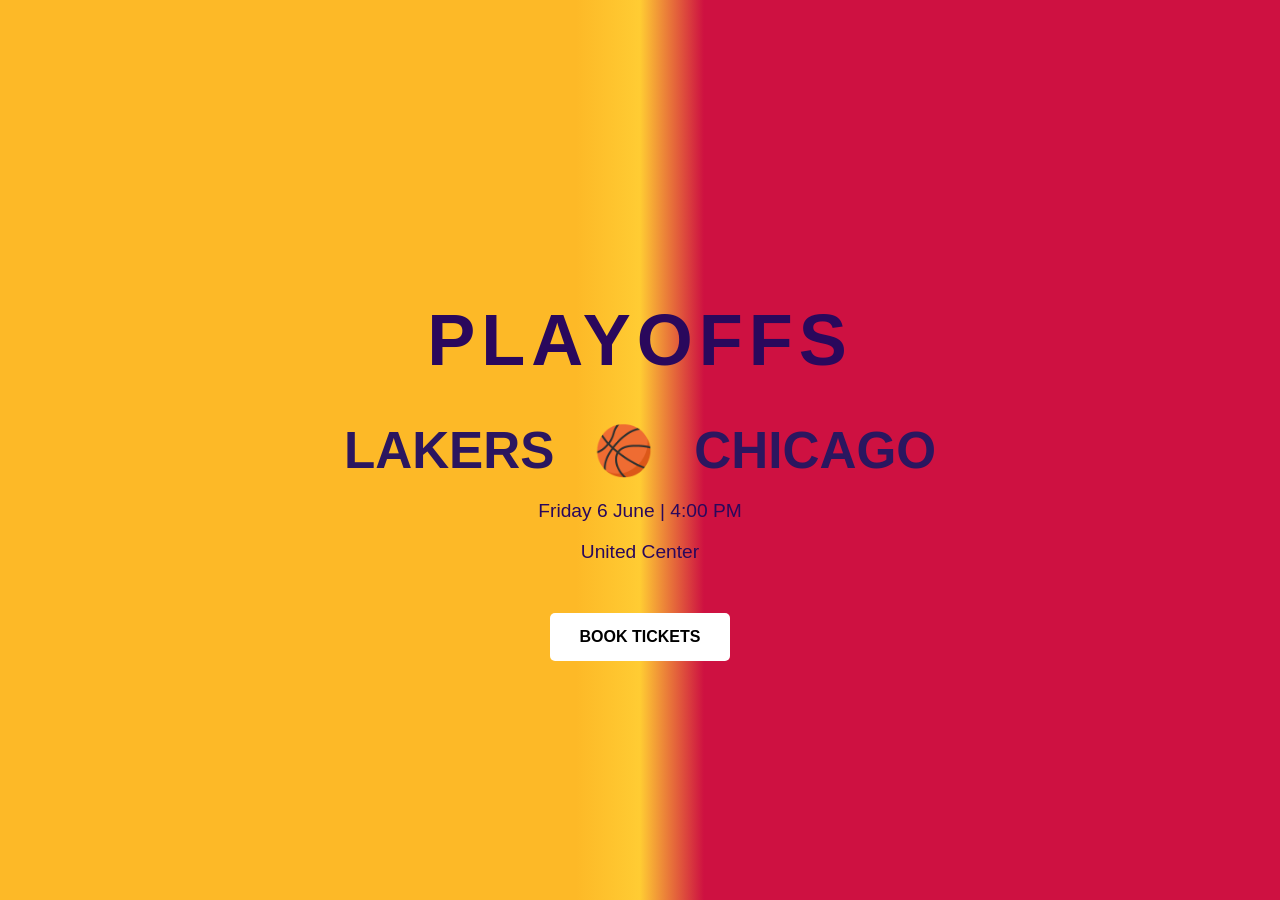
==== ui/index.html @ 7016caec "initial commit - final project" ====
<!DOCTYPE html>
<html lang="sv">
<head>
<meta charset="UTF-8">
<meta name="viewport" content="width=device-width, initial-scale=1.0">
<title>Lakers vs Chicago Playoffs</title>
<link rel="stylesheet" href="style.css">
</head>

<body>

<section class="hero">

<div class="overlay">

<h1 class="playoffs">PLAYOFFS</h1>

<div class="matchup">

<h2 class="lakers">LAKERS</h2>

<div class="ball">🏀</div>

<h2 class="chicago">CHICAGO</h2>

</div>

<div class="match-info">
<p>Friday 6 June | 4:00 PM</p>
<p>United Center</p>
</div>

<a href="page2.html" class="btn">BOOK TICKETS</a>

</div>

</section>

</body>
</html>
---- ui/style.css ----
body {
margin: 0;
font-family: Arial, sans-serif;
color: rgb(42, 8, 92);
height: 100vh;

/* Halva gul, halva röd med fade */
background: linear-gradient(
90deg,
#FDB927 0%,
#FDB927 45%,
#ffcc33 50%,
#CE1141 55%,
#CE1141 100%
);
}

.hero {
height: 100vh;
display: flex;
justify-content: center;
align-items: center;
text-align: center;
}

.playoffs {
    font-size: 4.5rem;
    letter-spacing: 6px;
    margin-bottom: 40px;
    font-weight: 900;
}

.matchup {
display: flex;
justify-content: center;
align-items: center;
gap: 40px;
margin-bottom: 20px;
}

.matchup h2 {
    font-size: 3.2rem;
    font-weight: 900;
    margin: 0;
    color: #2b165f; /* samma mörka färg på båda */
}

.vs {
font-size: 2rem;
font-weight: bold;
}

.match-info {
margin-top: 20px;
font-size: 1.2rem;
}

.btn {
display: inline-block;
margin-top: 30px;
padding: 15px 30px;
background: white;
color: black;
text-decoration: none;
font-weight: bold;
border-radius: 5px;
transition: 0.3s;
}

.btn:hover {
transform: scale(1.05);
}

.ball {
    font-size: 3rem;
    animation: bounce 1.2s infinite ease-in-out;
}

@keyframes bounce {
    0%,100% { transform: translateY(0); }
    50% { transform: translateY(-10px); }
}

/* ---------- Page 2 layout ---------- */
.split-bg {
  min-height: 100vh;
  margin: 0;
}

.page-header {
  padding: 18px 24px;
  text-align: center;
}

.back-link {
  position: absolute;
  left: 18px;
  top: 18px;
  text-decoration: none;
  font-weight: 700;
  color: #1a0f2e;
}

.page-title {
  margin: 0;
  font-size: 2.2rem;
  color: #1a0f2e;
}

.page-subtitle {
  margin: 6px 0 0;
  color: rgba(0,0,0,0.55);
  font-weight: 600;
}

.booking-layout {
  display: grid;
  grid-template-columns: 1fr 360px 1fr;
  gap: 18px;
  padding: 18px 24px 28px;
  align-items: start;
}

.team-panel {
  border-radius: 14px;
  padding: 16px;
  border: 1px solid rgba(0,0,0,0.12);
}

.team-panel--lakers {
  background: rgba(255, 255, 255, 0.28);
}

.team-panel--chicago {
  background: rgba(255, 255, 255, 0.18);
}

.panel-head {
  display: flex;
  justify-content: space-between;
  align-items: baseline;
  margin-bottom: 10px;
}

.team-name {
  margin: 0;
  font-size: 1.6rem;
  color: #1a0f2e;
  letter-spacing: 1px;
}

.team-hint {
  margin: 0;
  font-weight: 700;
  color: rgba(0,0,0,0.55);
}

.seat-map {
  padding: 12px;
  border-radius: 12px;
  background: rgba(255,255,255,0.25);
  border: 1px solid rgba(0,0,0,0.10);
}

.seat-grid {
  display: grid;
  grid-template-columns: repeat(5, 54px);
  gap: 10px;
  justify-content: center;
}

/* Seats: base */
.seat {
  width: 54px;
  height: 54px;
  border-radius: 12px;
  border: 1px solid rgba(0,0,0,0.18);
  cursor: pointer;
  background: rgba(255,255,255,0.7);
}

/* Team-tint (available seats) */
.seat[data-team="lakers"][data-status="available"] { background: rgba(253,185,39,0.95); }
.seat[data-team="chicago"][data-status="available"] { background: rgba(206,17,65,0.90); }

/* Selected seats */
.seat[data-status="selected"] {
  background: #1a0f2e !important;
  border-color: rgba(0,0,0,0.35);
}

/* Booked seats */
.seat[data-status="booked"] {
  background: rgba(255,255,255,0.35) !important;
  cursor: not-allowed;
  opacity: 0.55;
}

.seat:focus-visible {
  outline: 3px solid rgba(26, 15, 46, 0.45);
  outline-offset: 2px;
}

.center-panel {
  display: grid;
  gap: 14px;
}

.court {
  border-radius: 14px;
  background: rgba(255,255,255,0.22);
  border: 1px solid rgba(0,0,0,0.12);
  padding: 14px;
  text-align: center;
}

.court-inner {
  height: 180px;
  border-radius: 12px;
  background: rgba(255,255,255,0.45);
  border: 2px solid rgba(0,0,0,0.20);
  position: relative;
  overflow: hidden;
}

.court-line {
  position: absolute;
  left: 50%;
  top: 0;
  width: 4px;
  height: 100%;
  transform: translateX(-50%);
  background: rgba(0,0,0,0.25);
}

.court-circle {
  position: absolute;
  left: 50%;
  top: 50%;
  width: 70px;
  height: 70px;
  border-radius: 999px;
  transform: translate(-50%, -50%);
  border: 4px solid rgba(0,0,0,0.25);
}

.court-label {
  margin: 10px 0 0;
  font-weight: 900;
  letter-spacing: 2px;
  color: #1a0f2e;
}

.card-mini {
  border-radius: 14px;
  background: rgba(255,255,255,0.26);
  border: 1px solid rgba(0,0,0,0.12);
  padding: 14px;
  text-align: center;
}

.muted {
  color: rgba(0,0,0,0.55);
  font-weight: 700;
}

/* Responsive */
@media (max-width: 980px) {
  .booking-layout {
    grid-template-columns: 1fr;
  }
  .back-link {
    position: static;
    display: inline-block;
    margin-bottom: 10px;
  }
}
.confirm-layout {
  display: grid;
  place-items: center;
  padding: 24px;
}

.confirm-card {
  width: min(520px, 92%);
}
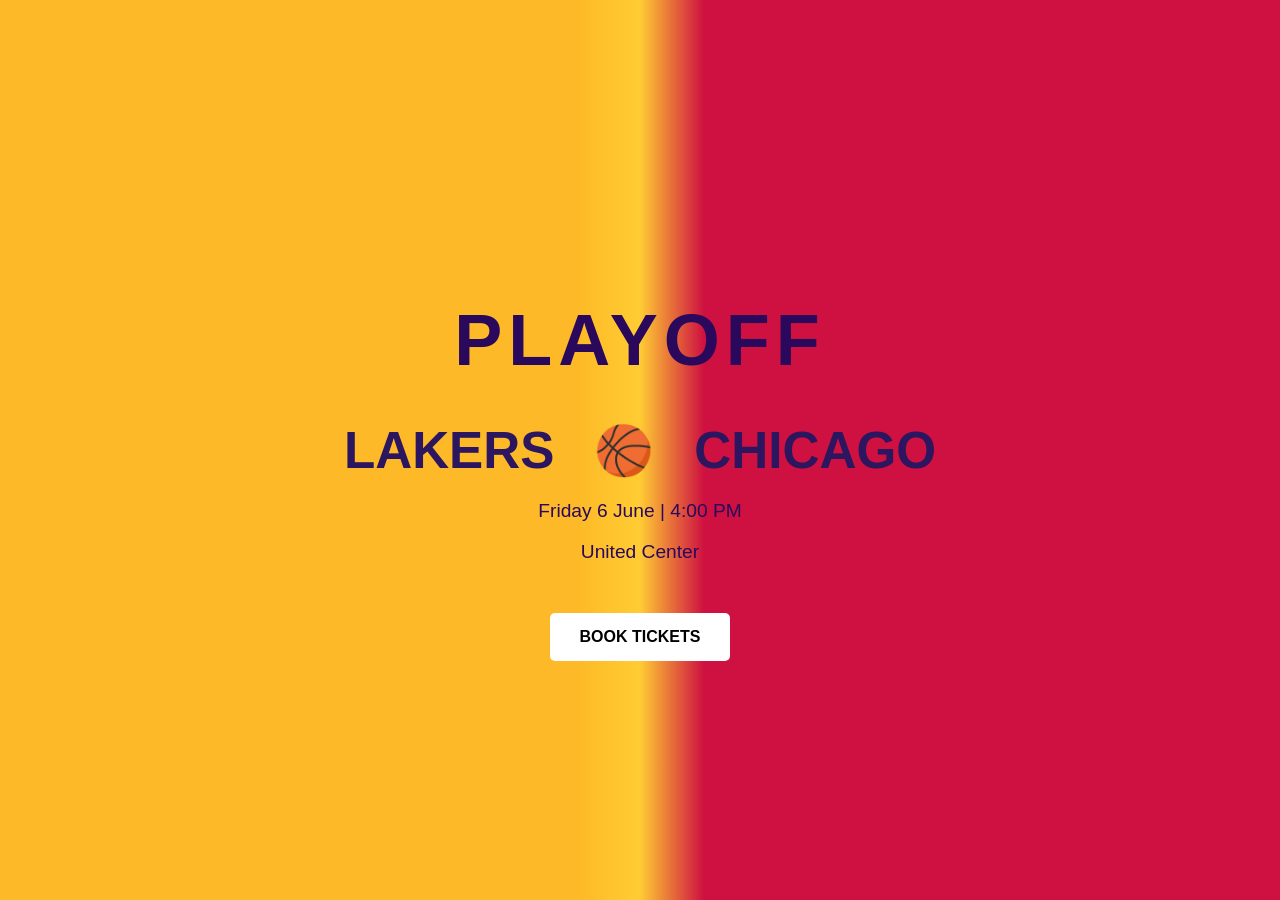
==== commit 0e304fb4: "Final version - ready for submission" ====
--- a/ui/index.html
+++ b/ui/index.html
@@ -13,7 +13,7 @@
 
 <div class="overlay">
 
-<h1 class="playoffs">PLAYOFFS</h1>
+<h1 class="playoff">PLAYOFF</h1>
 
 <div class="matchup">
 
--- a/ui/style.css
+++ b/ui/style.css
@@ -23,7 +23,7 @@
 text-align: center;
 }
 
-.playoffs {
+.playoff {
     font-size: 4.5rem;
     letter-spacing: 6px;
     margin-bottom: 40px;
